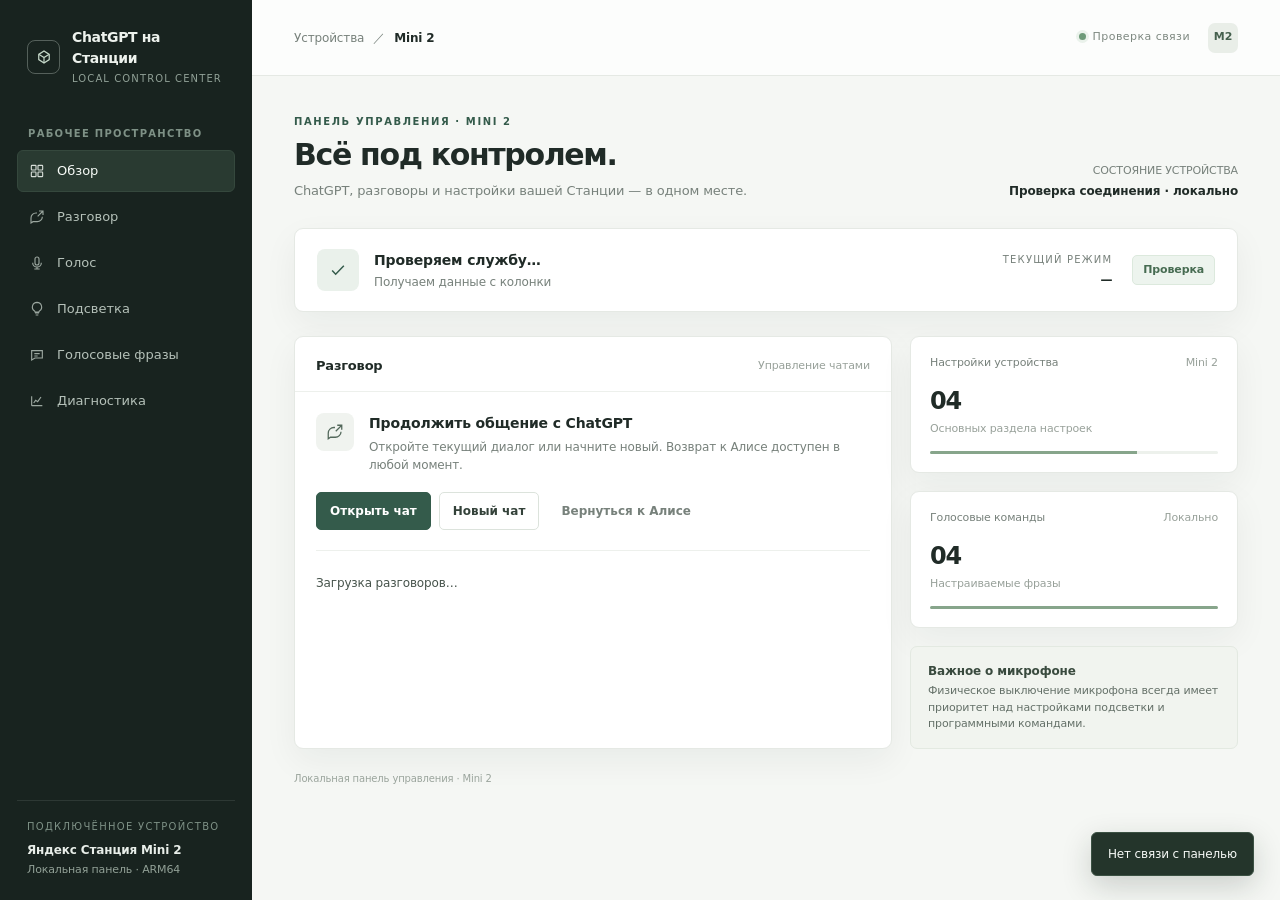
==== assets/native/panel.html @ b1118502 "Fix panel asset build source Co-Authored-By: Claude Opus 4.8 <noreply@anthropic.com>" ====
<!doctype html>
<html lang="ru">
<head>
<meta charset="utf-8" />
<meta name="viewport" content="width=device-width,initial-scale=1" />
<meta name="theme-color" content="#18231f" />
<title>ChatGPT на Станции · Mini 2</title>
<style>
  :root {
    --ink: #202b27;
    --muted: #77817b;
    --muted-2: #98a19a;
    --line: #e5e9e4;
    --paper: #f5f7f4;
    --surface: #ffffff;
    --forest: #345b4b;
    --forest-deep: #244436;
    --sage: #eaf1eb;
    --amber: #bd8b52;
    --red: #a75c52;
    --sidebar: #18231f;
    --sidebar-2: #26332d;
    --shadow: 0 12px 34px rgba(27, 43, 34, .055);
    --radius: 9px;
  }
  * { box-sizing: border-box; }
  html { scroll-behavior: smooth; }
  body {
    margin: 0; background: var(--paper); color: var(--ink);
    font-family: Inter, ui-sans-serif, system-ui, -apple-system, BlinkMacSystemFont, "Segoe UI", sans-serif;
    font-size: 14px; line-height: 1.5; letter-spacing: -.01em;
  }
  button, input, select { font: inherit; }
  button { cursor: pointer; }
  .app { min-height: 100vh; display: grid; grid-template-columns: 252px minmax(0, 1fr); }
  .sidebar {
    background: var(--sidebar); color: #edf2ed; min-height: 100vh; padding: 27px 17px 20px;
    display: flex; flex-direction: column; position: sticky; top: 0; height: 100vh;
  }
  .brand { display: flex; align-items: center; gap: 12px; padding: 0 10px 30px; }
  .brand-mark { width: 34px; height: 34px; border: 1px solid rgba(225,239,228,.3); display:grid; place-items:center; border-radius: 8px; color:#c6d9ca; }
  .brand-mark svg { width: 18px; height: 18px; }
  .brand-name { font-size: 14px; font-weight: 650; letter-spacing: -.025em; }
  .brand-caption { font-size: 10px; color: #91a197; margin-top: 2px; letter-spacing: .11em; text-transform: uppercase; }
  .nav-label { padding: 0 11px; margin: 10px 0 9px; color: #7e9186; font-size: 10px; font-weight: 700; letter-spacing: .13em; text-transform: uppercase; }
  .nav { display: grid; gap: 4px; }
  .nav button {
    width: 100%; height: 42px; display: flex; align-items: center; gap: 12px; text-align: left;
    color: #b5c1b9; border: 1px solid transparent; background: transparent; border-radius: 6px;
    padding: 0 11px; font-size: 13px; transition: .18s ease;
  }
  .nav button:hover { color: #fff; background: rgba(255,255,255,.055); }
  .nav button.active { color: #f7fbf7; background: #293a31; border-color: #35483d; }
  .nav svg { width: 16px; height: 16px; opacity: .84; flex: none; }
  .sidebar-bottom { margin-top: auto; padding: 18px 10px 2px; border-top: 1px solid rgba(225,239,228,.1); }
  .device-kicker { color: #7e9186; font-size: 10px; text-transform: uppercase; letter-spacing: .13em; margin-bottom: 7px; }
  .device-name { font-size: 12px; color: #e8eee9; font-weight: 600; }
  .device-meta { color: #92a197; font-size: 11px; margin-top: 3px; }
  .main { min-width: 0; }
  .topbar { height: 76px; display:flex; align-items:center; justify-content:space-between; padding: 0 42px; border-bottom:1px solid var(--line); background: rgba(255,255,255,.74); }
  .crumb { display:flex; align-items:center; gap:9px; font-size:12px; color:var(--muted); }
  .crumb strong { color:var(--ink); font-weight:600; }
  .top-right { display:flex; align-items:center; gap:18px; }
  .local-label { color:#7d8880; font-size:11px; letter-spacing:.04em; }
  .local-dot { display:inline-block; width:7px; height:7px; margin-right:7px; background:#6d9a78; border-radius:50%; box-shadow:0 0 0 3px #eaf2eb; }
  .avatar { width:30px; height:30px; display:grid; place-items:center; background:#e9eee8; color:#45604e; border-radius:7px; font-size:11px; font-weight:700; }
  .content { max-width: 1180px; margin:0 auto; padding: 38px 42px 60px; }
  .page-head { display:flex; justify-content:space-between; align-items:flex-end; gap:24px; margin-bottom:28px; }
  .eyebrow { color:var(--forest); font-size:10px; font-weight:750; letter-spacing:.16em; text-transform:uppercase; margin-bottom:9px; }
  h1 { font-size:30px; line-height:1.12; letter-spacing:-.045em; margin:0; font-weight:650; }
  .subtitle { color:var(--muted); margin:9px 0 0; font-size:13px; }
  .head-meta { text-align:right; color:var(--muted); font-size:11px; }
  .head-meta strong { display:block; color:var(--ink); font-size:12px; font-weight:600; margin-top:3px; }
  .status-card { display:flex; align-items:center; justify-content:space-between; gap:20px; padding:20px 22px; background:var(--surface); border:1px solid var(--line); border-radius:var(--radius); box-shadow:var(--shadow); margin-bottom:24px; }
  .status-left { display:flex; align-items:center; gap:15px; min-width:0; }
  .status-icon { width:42px; height:42px; display:grid; place-items:center; background:var(--sage); color:var(--forest); border-radius:8px; flex:none; }
  .status-icon svg { width:20px; height:20px; }
  .status-title { font-weight:650; font-size:14px; }
  .status-sub { color:var(--muted); font-size:12px; margin-top:2px; }
  .status-right { display:flex; align-items:center; gap:20px; }
  .status-value { text-align:right; }
  .status-value small { display:block; font-size:10px; color:var(--muted); text-transform:uppercase; letter-spacing:.12em; }
  .status-value strong { display:block; font-size:12px; font-weight:650; margin-top:4px; }
  .state-chip { padding:6px 10px; background:#edf4ee; color:#476c52; font-size:11px; font-weight:650; border:1px solid #dce9dd; border-radius:5px; white-space:nowrap; }
  .section-grid { display:grid; grid-template-columns:minmax(0, 1.55fr) minmax(270px, .85fr); gap:18px; }
  .panel { background:var(--surface); border:1px solid var(--line); border-radius:var(--radius); box-shadow:var(--shadow); }
  .panel-head { display:flex; align-items:center; justify-content:space-between; padding:19px 21px 15px; border-bottom:1px solid #edf0ec; }
  .panel-title { font-size:13px; font-weight:700; letter-spacing:-.015em; }
  .panel-note { color:var(--muted-2); font-size:11px; }
  .panel-body { padding:19px 21px 21px; }
  .conversation-preview { display:flex; gap:15px; align-items:flex-start; padding:2px 0 18px; }
  .chat-glyph { width:38px; height:38px; border-radius:8px; background:#f0f3ef; display:grid; place-items:center; color:#53685b; flex:none; }
  .chat-glyph svg { width:18px; height:18px; }
  .conversation-preview h3 { margin:0 0 4px; font-size:14px; font-weight:650; }
  .conversation-preview p { margin:0; font-size:12px; color:var(--muted); }
  .actions { display:flex; flex-wrap:wrap; gap:8px; }
  .btn { border:1px solid #dce3dc; background:#fff; color:#34423a; border-radius:5px; padding:9px 13px; font-size:12px; font-weight:620; transition: .18s ease; }
  .btn:hover { border-color:#a9b9aa; background:#f8faf7; }
  .btn.primary { background:var(--forest); color:#fff; border-color:var(--forest); }
  .btn.primary:hover { background:var(--forest-deep); border-color:var(--forest-deep); }
  .btn.ghost { border-color:transparent; background:transparent; color:var(--muted); }
  .btn.ghost:hover { background:#f1f4f0; color:var(--ink); }
  .btn.danger { color:var(--red); border-color:#eadbd8; }
  .btn:focus-visible, input:focus-visible, select:focus-visible { outline:2px solid #8aab91; outline-offset:2px; }
  .quick-list { display:grid; gap:0; }
  .quick-item { display:flex; justify-content:space-between; align-items:center; gap:12px; padding:11px 0; border-bottom:1px solid #eef1ed; }
  .quick-item:last-child { border-bottom:0; }
  .quick-name { font-size:12px; color:#46534b; }
  .quick-hint { font-size:10px; color:#9aa39c; }
  .arrow { color:#9ca79f; font-size:15px; }
  .side-stack { display:grid; gap:18px; }
  .mini-stat { padding:18px 19px; }
  .mini-stat-top { display:flex; justify-content:space-between; align-items:center; }
  .mini-stat-label { font-size:11px; color:var(--muted); }
  .mini-stat-num { font-size:24px; font-weight:650; letter-spacing:-.05em; margin-top:11px; }
  .mini-stat-foot { font-size:11px; color:var(--muted-2); margin-top:2px; }
  .mini-line { height:3px; background:#edf1ec; margin-top:14px; border-radius:2px; overflow:hidden; }
  .mini-line span { display:block; height:100%; width:72%; background:#87a58b; }
  .notice { padding:15px 17px; background:#f1f4ef; border:1px solid #e3e9e1; border-radius:7px; color:#647068; font-size:11px; }
  .notice strong { color:#394a3e; display:block; font-size:12px; margin-bottom:3px; }
  .page { display:none; }
  .page.active { display:block; animation:appear .2s ease; }
  @keyframes appear { from {opacity:.65; transform:translateY(3px)} to {opacity:1; transform:none} }
  .page-layout { display:grid; grid-template-columns:minmax(0, 1fr) 305px; gap:18px; align-items:start; }
  .form-row { display:grid; grid-template-columns:1fr 1fr; gap:14px; }
  .field { display:grid; gap:7px; margin-bottom:16px; }
  .field label { color:#657168; font-size:11px; font-weight:650; }
  .field input, .field select { width:100%; height:40px; border:1px solid #dfe5de; background:#fff; border-radius:5px; padding:0 11px; color:var(--ink); }
  .field input::placeholder { color:#a6afa8; }
  .field-help { color:#9aa39c; font-size:10px; margin-top:-2px; }
  .saved-list { display:grid; }
  .saved-row { display:flex; justify-content:space-between; align-items:center; padding:13px 0; border-bottom:1px solid #edf0ec; gap:12px; }
  .saved-row:last-child { border-bottom:0; }
  .saved-row strong { display:block; font-size:12px; font-weight:620; }
  .saved-row small { display:block; font-size:10px; color:var(--muted-2); margin-top:2px; }
  .option-grid { display:grid; grid-template-columns:repeat(2,minmax(0,1fr)); gap:9px; }
  .option { display:flex; justify-content:space-between; align-items:center; border:1px solid #e1e7e0; background:#fff; border-radius:6px; min-height:46px; padding:0 13px; color:#46534b; font-size:12px; text-align:left; }
  .option:hover { border-color:#b6c6b7; background:#fafcf9; }
  .option.selected { border-color:#6f9476; background:#f0f5f0; color:#345b3f; box-shadow:inset 0 0 0 1px #6f9476; }
  .check { width:15px; height:15px; border:1px solid #ccd6cc; border-radius:50%; display:grid; place-items:center; color:transparent; font-size:9px; flex:none; }
  .selected .check { color:white; background:#66896d; border-color:#66896d; }
  .palette-grid { display:grid; grid-template-columns:repeat(3,1fr); gap:9px; }
  .palette { border:1px solid #e1e7e0; border-radius:6px; padding:12px; background:white; text-align:left; }
  .palette.selected { border-color:#6f9476; box-shadow:inset 0 0 0 1px #6f9476; background:#f9fbf8; }
  .swatch { height:27px; border-radius:3px; margin-bottom:9px; }
  .palette span { font-size:11px; color:#536057; }
  .toggle-row { display:flex; align-items:center; justify-content:space-between; padding:12px 0; border-bottom:1px solid #edf0ec; font-size:12px; color:#4d5a51; }
  .switch { width:34px; height:19px; border-radius:10px; background:#dce3dc; position:relative; border:0; padding:0; }
  .switch:after { content:""; width:13px; height:13px; position:absolute; top:2px; left:2px; border-radius:50%; background:white; box-shadow:0 1px 2px #0002; transition:.16s; }
  .switch.on { background:#678b6e; }
  .switch.on:after { left:18px; }
  .diagnostic { display:grid; gap:0; }
  .diagnostic-row { display:grid; grid-template-columns:1fr auto; align-items:center; gap:16px; padding:14px 0; border-bottom:1px solid #edf0ec; }
  .diagnostic-row:last-child { border-bottom:0; }
  .diagnostic-row strong { display:block; font-size:12px; font-weight:620; }
  .diagnostic-row small { color:var(--muted-2); font-size:10px; display:block; margin-top:2px; }
  .diag-state { color:#5d8064; font-size:10px; font-weight:700; letter-spacing:.04em; }
  .toast { position:fixed; right:26px; bottom:24px; padding:12px 16px; color:#f7faf7; background:#24352b; border:1px solid #3b5143; border-radius:6px; box-shadow:0 10px 30px #15251b30; font-size:12px; opacity:0; transform:translateY(8px); pointer-events:none; transition:.22s ease; z-index:10; }
  .toast.show { opacity:1; transform:none; }
  .page-foot { margin-top:22px; color:#9aa49c; font-size:10px; }
  @media (max-width: 900px) {
    .app { grid-template-columns:76px minmax(0,1fr); }
    .sidebar { padding:22px 10px 18px; }
    .brand { justify-content:center; padding:0 0 28px; }
    .brand-copy, .nav-label, .nav-text, .device-kicker, .device-name, .device-meta { display:none; }
    .nav button { justify-content:center; padding:0; }
    .sidebar-bottom { display:flex; justify-content:center; padding:16px 0 0; }
    .sidebar-bottom:after { content:"M2"; color:#b8c9bd; font-size:10px; letter-spacing:.1em; }
    .topbar { padding:0 25px; }
    .content { padding:32px 25px 48px; }
  }
  @media (max-width: 680px) {
    body { padding-bottom: 64px; }
    .app { display:block; }
    .sidebar { position:fixed; z-index:5; bottom:0; top:auto; left:0; right:0; height:64px; min-height:0; padding:7px 12px; display:block; border-top:1px solid rgba(225,239,228,.15); }
    .brand { display:none; }
    .nav { display:flex; overflow:auto; gap:5px; }
    .nav button { width:auto; min-width:42px; height:48px; padding:0 11px; justify-content:center; }
    .nav button .nav-text { display:none; }
    .nav svg { width:17px; }
    .sidebar-bottom { display:none; }
    .topbar { height:55px; padding:0 17px; }
    .local-label { font-size:0; }
    .local-dot { margin:0; }
    .content { padding:27px 16px 38px; }
    .page-head { align-items:flex-start; margin-bottom:20px; }
    h1 { font-size:25px; }
    .head-meta { display:none; }
    .status-card { align-items:flex-start; padding:16px; }
    .status-right { display:block; text-align:right; }
    .status-value { margin-bottom:8px; }
    .state-chip { display:inline-block; }
    .section-grid, .page-layout { grid-template-columns:1fr; }
    .side-stack { grid-template-columns:1fr 1fr; }
    .side-stack .notice { grid-column:1/-1; }
    .form-row { grid-template-columns:1fr; gap:0; }
    .palette-grid { grid-template-columns:repeat(2,1fr); }
  }
  @media (max-width: 390px) { .nav button .nav-text { display:none; } .side-stack { grid-template-columns:1fr; } }
</style>
</head>
<body>
<div class="app">
  <aside class="sidebar">
    <div class="brand">
      <div class="brand-mark"><svg viewBox="0 0 24 24" fill="none" stroke="currentColor" stroke-width="1.6"><path d="M5 8.5 12 4l7 4.5v7L12 20l-7-4.5z"/><path d="m5.5 8.7 6.5 4 6.5-4M12 12.7V20"/></svg></div>
      <div class="brand-copy"><div class="brand-name">ChatGPT на Станции</div><div class="brand-caption">Local control center</div></div>
    </div>
    <div class="nav-label">Рабочее пространство</div>
    <nav class="nav" aria-label="Основная навигация">
      <button class="active" data-page="overview"><svg viewBox="0 0 24 24" fill="none" stroke="currentColor" stroke-width="1.7"><rect x="3.5" y="3.5" width="7" height="7" rx="1"/><rect x="13.5" y="3.5" width="7" height="7" rx="1"/><rect x="3.5" y="13.5" width="7" height="7" rx="1"/><rect x="13.5" y="13.5" width="7" height="7" rx="1"/></svg><span class="nav-text">Обзор</span></button>
      <button data-page="conversation"><svg viewBox="0 0 24 24" fill="none" stroke="currentColor" stroke-width="1.7"><path d="M20 11.5a7.5 7.5 0 0 1-7.5 7.5H6l-3 2v-7.5A7.5 7.5 0 0 1 10.5 6H12"/><path d="M15 3h6v6M21 3l-8 8"/></svg><span class="nav-text">Разговор</span></button>
      <button data-page="voice"><svg viewBox="0 0 24 24" fill="none" stroke="currentColor" stroke-width="1.7"><rect x="9" y="3" width="6" height="12" rx="3"/><path d="M5.5 11.5a6.5 6.5 0 0 0 13 0M12 18v3m-4 0h8"/></svg><span class="nav-text">Голос</span></button>
      <button data-page="lighting"><svg viewBox="0 0 24 24" fill="none" stroke="currentColor" stroke-width="1.7"><path d="M9 18h6m-5 3h4m-2-19a7 7 0 0 0-4 12.7c.6.4 1 1.1 1 1.8h6c0-.7.4-1.4 1-1.8A7 7 0 0 0 12 2z"/></svg><span class="nav-text">Подсветка</span></button>
      <button data-page="phrases"><svg viewBox="0 0 24 24" fill="none" stroke="currentColor" stroke-width="1.7"><path d="M4 5.5h16v11H9l-5 3z"/><path d="M8 10h8M8 13.5h5"/></svg><span class="nav-text">Голосовые фразы</span></button>
      <button data-page="diagnostics"><svg viewBox="0 0 24 24" fill="none" stroke="currentColor" stroke-width="1.7"><path d="M4 19V5m0 14h16"/><path d="m7 15 3-4 3 2 5-7"/></svg><span class="nav-text">Диагностика</span></button>
    </nav>
    <div class="sidebar-bottom"><div class="device-kicker">Подключённое устройство</div><div class="device-name">Яндекс Станция Mini 2</div><div class="device-meta">Локальная панель · ARM64</div></div>
  </aside>

  <main class="main">
    <header class="topbar">
      <div class="crumb"><span>Устройства</span><span>／</span><strong>Mini 2</strong></div>
      <div class="top-right"><div class="local-label"><i class="local-dot" id="connection-dot"></i><span id="connection-label">Проверка связи</span></div><div class="avatar">M2</div></div>
    </header>
    <div class="content">
      <section class="page active" id="page-overview">
        <div class="page-head"><div><div class="eyebrow">Панель управления · Mini 2</div><h1>Всё под контролем.</h1><p class="subtitle">ChatGPT, разговоры и настройки вашей Станции — в одном месте.</p></div><div class="head-meta">СОСТОЯНИЕ УСТРОЙСТВА<strong>Проверка соединения · локально</strong></div></div>
        <div class="status-card">
          <div class="status-left"><div class="status-icon"><svg viewBox="0 0 24 24" fill="none" stroke="currentColor" stroke-width="1.8"><path d="M5 12.5 9.2 17 19 7"/></svg></div><div><div class="status-title" id="status-title">Проверяем службу…</div><div class="status-sub" id="status-sub">Получаем данные с колонки</div></div></div><div class="status-right"><div class="status-value"><small>Текущий режим</small><strong id="status-phase">—</strong></div><span class="state-chip" id="status-chip">Проверка</span></div>
        </div>
        <div class="section-grid">
          <div class="panel">
            <div class="panel-head"><div class="panel-title">Разговор</div><div class="panel-note">Управление чатами</div></div>
            <div class="panel-body">
              <div class="conversation-preview"><div class="chat-glyph"><svg viewBox="0 0 24 24" fill="none" stroke="currentColor" stroke-width="1.7"><path d="M20 11.5a7.5 7.5 0 0 1-7.5 7.5H6l-3 2v-7.5A7.5 7.5 0 0 1 10.5 6H12"/><path d="M15 3h6v6M21 3l-8 8"/></svg></div><div><h3>Продолжить общение с ChatGPT</h3><p>Откройте текущий диалог или начните новый. Возврат к Алисе доступен в любой момент.</p></div></div>
              <div class="actions"><button class="btn primary" data-action="open-chat">Открыть чат</button><button class="btn" data-action="new-chat">Новый чат</button><button class="btn ghost" data-action="return-alice">Вернуться к Алисе</button></div>
              <div style="height:1px;background:#edf0ec;margin:20px 0 12px"></div>
              <div class="quick-list" id="overview-quick-list"><div class="quick-item"><span class="quick-name">Загрузка разговоров…</span></div></div>
            </div>
          </div>
          <div class="side-stack">
            <div class="panel mini-stat"><div class="mini-stat-top"><span class="mini-stat-label">Настройки устройства</span><span class="panel-note">Mini 2</span></div><div class="mini-stat-num">04</div><div class="mini-stat-foot">Основных раздела настроек</div><div class="mini-line"><span></span></div></div>
            <div class="panel mini-stat"><div class="mini-stat-top"><span class="mini-stat-label">Голосовые команды</span><span class="panel-note">Локально</span></div><div class="mini-stat-num">04</div><div class="mini-stat-foot">Настраиваемые фразы</div><div class="mini-line"><span style="width:100%"></span></div></div>
            <div class="notice"><strong>Важное о микрофоне</strong><span id="overview-note">Физическое выключение микрофона всегда имеет приоритет над настройками подсветки и программными командами.</span></div>
          </div>
        </div>
      </section>

      <section class="page" id="page-conversation">
        <div class="page-head"><div><div class="eyebrow">История и диалоги</div><h1>Разговоры</h1><p class="subtitle">Открывайте сохранённые диалоги, создавайте новые и задавайте им названия.</p></div></div>
        <div class="page-layout">
          <div class="panel"><div class="panel-head"><div class="panel-title">Работа с чатами</div><span class="panel-note">ChatGPT</span></div><div class="panel-body">
            <div class="actions" style="margin-bottom:20px"><button class="btn primary" data-action="open-chat">Открыть чат</button><button class="btn" data-action="new-chat">Новый чат</button><button class="btn ghost" data-action="return-alice">Вернуться к Алисе</button></div>
            <div class="field"><label for="saved-chat">Сохранённый разговор</label><select id="saved-chat"></select></div>
            <div class="actions" style="margin-bottom:23px"><button class="btn primary" data-action="open-selected">Открыть выбранный</button><button class="btn danger" data-action="delete-selected">Удалить</button></div>
            <div style="height:1px;background:#edf0ec;margin:0 0 19px"></div>
            <div class="field"><label for="chat-title">Название</label><input id="chat-title" placeholder="Введите название разговора" maxlength="70" /></div>
            <button class="btn" data-action="save-title">Сохранить название</button>
          </div></div>
          <aside class="panel"><div class="panel-head"><div class="panel-title">Сохранённые диалоги</div></div><div class="panel-body saved-list" id="chat-list"><div class="saved-row"><div><strong>Загрузка…</strong></div></div></div></aside>
        </div>
      </section>

      <section class="page" id="page-voice">
        <div class="page-head"><div><div class="eyebrow">Звучание устройства</div><h1>Голос</h1><p class="subtitle">Выберите голос, которым Станция будет отвечать в режиме ChatGPT.</p></div></div>
        <div class="page-layout"><div class="panel"><div class="panel-head"><div class="panel-title">Голосовой профиль</div><span class="panel-note">Выберите один вариант</span></div><div class="panel-body"><div class="option-grid" id="voice-options"><button class="option selected" data-value="cove">Cove <span class="check">✓</span></button><button class="option" data-value="fathom">Arbor <span class="check">✓</span></button><button class="option" data-value="breeze">Breeze <span class="check">✓</span></button><button class="option" data-value="ember">Ember <span class="check">✓</span></button><button class="option" data-value="juniper">Juniper <span class="check">✓</span></button><button class="option" data-value="maple">Maple <span class="check">✓</span></button><button class="option" data-value="glimmer">Sol <span class="check">✓</span></button><button class="option" data-value="orbit">Spruce <span class="check">✓</span></button><button class="option" data-value="vale">Vale <span class="check">✓</span></button></div><div style="margin-top:22px"><button class="btn primary" data-action="save-voice">Сохранить голос</button></div></div></div><aside class="notice"><strong>Настройка голоса</strong>Выбранный вариант будет использоваться для ответов ChatGPT после применения настроек. Системный голос Алисы настраивается отдельно.</aside></div>
      </section>

      <section class="page" id="page-lighting">
        <div class="page-head"><div><div class="eyebrow">Визуальная обратная связь</div><h1>Подсветка</h1><p class="subtitle">Настройте световую индикацию Станции под свой сценарий использования.</p></div></div>
        <div class="page-layout"><div class="panel"><div class="panel-head"><div class="panel-title">Световой режим</div><span class="panel-note">Один активный режим</span></div><div class="panel-body"><div class="palette-grid" id="light-options"><button class="palette selected" data-value="rainbow"><div class="swatch" style="background:linear-gradient(90deg,#e66f6f,#d99a5d,#d5c76e,#71a77d,#6f9bc4,#9c82b8)"></div><span>Радуга</span></button><button class="palette" data-value="blue"><div class="swatch" style="background:#4b83bd"></div><span>Синий</span></button><button class="palette" data-value="purple"><div class="swatch" style="background:#8267b7"></div><span>Фиолетовый</span></button><button class="palette" data-value="red"><div class="swatch" style="background:#c9635e"></div><span>Красный</span></button><button class="palette" data-value="green"><div class="swatch" style="background:#65966b"></div><span>Зелёный</span></button><button class="palette" data-value="white"><div class="swatch" style="background:#e7ece4"></div><span>Белый</span></button><button class="palette" data-value="pulse-blue"><div class="swatch" style="background:linear-gradient(90deg,#d8e7f4,#4c85bd,#d8e7f4)"></div><span>Пульсация: синий</span></button><button class="palette" data-value="pulse-purple"><div class="swatch" style="background:linear-gradient(90deg,#eee4f7,#8267b7,#eee4f7)"></div><span>Пульсация: фиолетовый</span></button><button class="palette" data-value="pulse-red"><div class="swatch" style="background:linear-gradient(90deg,#f6e2df,#c9635e,#f6e2df)"></div><span>Пульсация: красный</span></button><button class="palette" data-value="pulse-green"><div class="swatch" style="background:linear-gradient(90deg,#e0f0e2,#65966b,#e0f0e2)"></div><span>Пульсация: зелёный</span></button><button class="palette" data-value="pulse-white"><div class="swatch" style="background:linear-gradient(90deg,#c9d0c9,#ffffff,#c9d0c9)"></div><span>Пульсация: белый</span></button><button class="palette" data-value="off"><div class="swatch" style="background:#303936"></div><span>Выключить</span></button></div><div style="margin-top:22px"><button class="btn primary" data-action="apply-light">Применить</button></div></div></div><aside class="notice"><strong>Приоритет безопасности</strong>Физическое выключение микрофона всегда важнее подсветки. Световые эффекты не меняют состояние микрофона и не могут включить его.</aside></div>
      </section>

      <section class="page" id="page-phrases">
        <div class="page-head"><div><div class="eyebrow">Быстрые действия</div><h1>Голосовые фразы</h1><p class="subtitle">Настройте команды для управления диалогом голосом.</p></div><span class="state-chip">Применяются сразу</span></div>
        <div class="page-layout"><div class="panel"><div class="panel-head"><div class="panel-title">Команды управления</div><span class="panel-note">4 фразы</span></div><div class="panel-body"><div class="field"><label for="phrase-open">Открыть чат</label><input id="phrase-open" value="Открыть чат" /></div><div class="field"><label for="phrase-close">Закрыть чат</label><input id="phrase-close" value="Закрыть чат" /></div><div class="field"><label for="phrase-new">Новый чат</label><input id="phrase-new" value="Новый чат" /></div><div class="field"><label for="phrase-prev">Предыдущий чат</label><input id="phrase-prev" value="Предыдущий чат" /></div><button class="btn primary" data-action="save-phrases">Сохранить фразы</button></div></div><aside class="notice"><strong>Применяются сразу</strong>Изменения фраз сохраняются в локальном профиле интерфейса. Для работы на Станции требуется подключённый обработчик команд.</aside></div>
      </section>

      <section class="page" id="page-diagnostics">
        <div class="page-head"><div><div class="eyebrow">Состояние системы</div><h1>Диагностика</h1><p class="subtitle">Основные компоненты локальной панели и подключения.</p></div><button class="btn" data-action="run-diagnostics">Запустить проверку</button></div>
        <div class="panel"><div class="panel-head"><div class="panel-title">Состояние компонентов</div><span class="panel-note">Обновляется автоматически</span></div><div class="panel-body diagnostic"><div class="diagnostic-row"><div><strong>Локальная панель</strong><small>Интерфейс управления</small></div><span class="diag-state">АКТИВНА</span></div><div class="diagnostic-row"><div><strong>Устройство</strong><small>Яндекс Станция Mini 2</small></div><span class="diag-state" id="diag-service">ПРОВЕРКА</span></div><div class="diagnostic-row"><div><strong>Сессия ChatGPT</strong><small>Сохранённый профиль</small></div><span class="diag-state" id="diag-login">ПРОВЕРКА</span></div><div class="diagnostic-row"><div><strong>Память клиента</strong><small>Текущее использование</small></div><span class="diag-state" id="diag-memory">—</span></div></div></div><p class="page-foot" id="diag-error"></p>
      </section>
      <section class="page" id="page-pair"><div class="page-head"><div><div class="eyebrow">Первое подключение</div><h1>Введите код сопряжения</h1><p class="subtitle">Код показан в мастере установки. Если он потерян, создайте новый код в мастере — переустанавливать колонку не нужно.</p></div></div><div class="panel"><div class="panel-body"><div class="field"><label for="pair-code">Код из 8 цифр</label><input id="pair-code" inputmode="numeric" maxlength="8" autocomplete="one-time-code"></div><button class="btn primary" id="pair-button">Подключиться</button><p class="page-foot" id="pair-error"></p></div></div></section>
      <div class="page-foot">Локальная панель управления · Mini 2</div>
    </div>
  </main>
</div>
<div class="toast" id="toast" role="status" aria-live="polite"></div>
<script>
const $=id=>document.getElementById(id),navButtons=[...document.querySelectorAll('.nav button')],pages=[...document.querySelectorAll('.page')];let state,timer;
const phase={idle:'Обычная Алиса',connecting:'Подключаем ChatGPT…',active:'Разговор с ChatGPT',stopping:'Возвращаем Алису…',stopped:'Служба остановлена'};
function showPage(id){navButtons.forEach(b=>b.classList.toggle('active',b.dataset.page===id));pages.forEach(p=>p.classList.toggle('active',p.id===`page-${id}`));window.scrollTo({top:0,behavior:'smooth'})}navButtons.forEach(b=>b.onclick=()=>showPage(b.dataset.page));
function toast(message){const el=$('toast');el.textContent=message;el.classList.add('show');clearTimeout(timer);timer=setTimeout(()=>el.classList.remove('show'),2500)}
async function api(path,body){const r=await fetch(path,body?{method:'POST',headers:{'Content-Type':'application/json'},body:JSON.stringify(body)}:{});let data={};try{data=await r.json()}catch{}if(!r.ok)throw Object.assign(Error(data.error||'Ошибка'),{status:r.status});return data}
async function command(action,extra={}){try{toast('Применяем…');const result=await api('/api/command',{action,...extra});if(!result.ok)throw Error();await update();toast('Настройка применена')}catch(e){toast('Не удалось применить настройку')}}
function renderChats(s){const chats=s.settings.chats||[],selected=s.settings.selected;const select=$('saved-chat');select.replaceChildren(...chats.map(c=>{const o=document.createElement('option');o.value=c.id;o.textContent=c.title+(c.confirmed?'':' · новый');return o}));select.value=chats.some(c=>c.id===selected)?selected:chats[0]?.id||'';const list=$('chat-list');list.replaceChildren(...chats.map(c=>{const row=document.createElement('div');row.className='saved-row';row.innerHTML='<div><strong></strong><small></small></div><span class="arrow">↗</span>';row.querySelector('strong').textContent=c.title;row.querySelector('small').textContent=c.confirmed?'Сохранённый разговор':'Новый разговор';return row}));const quick=$('overview-quick-list');quick.replaceChildren(...chats.slice(0,3).map(c=>{const row=document.createElement('div');row.className='quick-item';row.innerHTML='<span class="quick-name"></span><span class="quick-hint"></span>';row.querySelector('.quick-name').textContent=c.title;row.querySelector('.quick-hint').textContent=c.confirmed?'Сохранён':'Новый';return row}));const current=chats.find(c=>c.id===select.value);if(document.activeElement!==$('chat-title'))$('chat-title').value=current?.title||''}
function render(s){state=s;const online=!!s.agent_connected;$('connection-dot').classList.toggle('off',!online);$('connection-label').textContent=online?'Локальное соединение':'Служба недоступна';$('status-title').textContent=online?'Служба готова к работе':'Служба не готова';$('status-sub').textContent=online?(s.login_saved?'Вход ChatGPT сохранён · подключение активно':'Нужно войти в ChatGPT через мастер'):'Нет ответа от службы';$('status-phase').textContent=phase[s.phase]||s.phase||'—';$('status-chip').textContent=online?'Готова':'Проверка';$('status-chip').classList.toggle('warn',!online);$('overview-note').textContent=s.error?'Ошибка: '+s.error:(online?'Состояние обновляется автоматически.':'Нет ответа от службы.');renderChats(s);document.querySelectorAll('#voice-options .option').forEach(b=>b.classList.toggle('selected',b.dataset.value===s.settings.voice));document.querySelectorAll('#light-options .palette').forEach(b=>b.classList.toggle('selected',b.dataset.value===s.led_style));for(const [key,id] of Object.entries({open:'phrase-open',close:'phrase-close',new:'phrase-new',previous:'phrase-prev'})){const field=$(id);if(document.activeElement!==field)field.value=s.phrases?.[key]||''}$('diag-error').textContent=s.error?'Ошибка: '+s.error:'';$('diag-service').textContent=online?'ПОДКЛЮЧЕНО':'НЕДОСТУПНО';$('diag-login').textContent=s.login_saved?'СОХРАНЕНА':'ТРЕБУЕТСЯ ВХОД';$('diag-memory').textContent=s.rss_kib?`${(s.rss_kib/1024).toFixed(1)} МБ`:'—'}
async function update(){try{render(await api('/api/status'));$('page-pair').classList.remove('active')}catch(e){if(e.status===401){pages.forEach(p=>p.classList.remove('active'));$('page-pair').classList.add('active')}else toast('Нет связи с панелью')}}
const actionMap={'open-chat':'open','new-chat':'new','return-alice':'close','open-selected':'select','delete-selected':'delete','save-title':'rename','save-voice':'voice','apply-light':'led','save-phrases':'phrases','run-diagnostics':'status'};let selectedVoice='cove',selectedLed='rainbow';document.querySelectorAll('#voice-options .option').forEach(b=>b.onclick=()=>{selectedVoice=b.dataset.value;document.querySelectorAll('#voice-options .option').forEach(x=>x.classList.toggle('selected',x===b))});document.querySelectorAll('#light-options .palette').forEach(b=>b.onclick=()=>{selectedLed=b.dataset.value;document.querySelectorAll('#light-options .palette').forEach(x=>x.classList.toggle('selected',x===b))});document.querySelectorAll('[data-action]').forEach(b=>b.onclick=()=>{const a=b.dataset.action;if(a==='open-selected')return command('select',{chat_id:$('saved-chat').value});if(a==='delete-selected'){if(confirm('Удалить выбранный чат?'))return command('delete',{chat_id:$('saved-chat').value});return}if(a==='save-title')return command('rename',{chat_id:$('saved-chat').value,title:$('chat-title').value.trim()});if(a==='save-voice')return command('voice',{voice:selectedVoice});if(a==='apply-light')return command('led',{style:selectedLed});if(a==='save-phrases')return command('phrases',{phrases:{open:$('phrase-open').value.trim(),close:$('phrase-close').value.trim(),new:$('phrase-new').value.trim(),previous:$('phrase-prev').value.trim()}});if(a==='run-diagnostics')return update();command(actionMap[a])});$('pair-button').onclick=async()=>{try{await api('/pair',{code:$('pair-code').value});await update();toast('Панель подключена')}catch(e){$('pair-error').textContent='Код не подошёл. Проверьте его в мастере установки.'}};update();setInterval(update,3000);
</script>
</body>
</html>
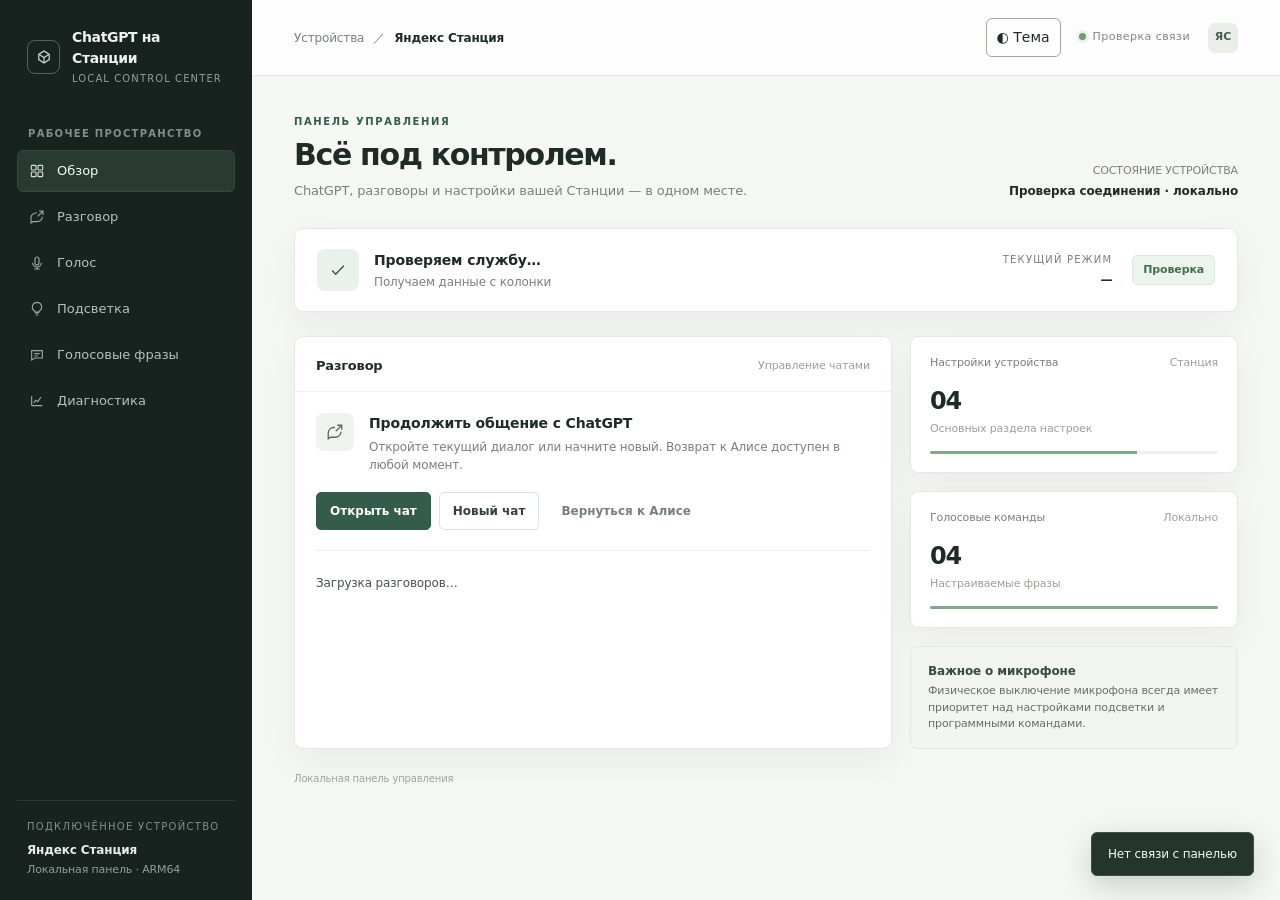
==== commit 7027ba78: "Improve station dashboard and preserve voice settings" ====
--- a/assets/native/panel.html
+++ b/assets/native/panel.html
@@ -4,7 +4,7 @@
 <meta charset="utf-8" />
 <meta name="viewport" content="width=device-width,initial-scale=1" />
 <meta name="theme-color" content="#18231f" />
-<title>ChatGPT на Станции · Mini 2</title>
+<title>ChatGPT на Яндекс Станции</title>
 <style>
   :root {
     --ink: #202b27;
@@ -165,7 +165,7 @@
     .brand-copy, .nav-label, .nav-text, .device-kicker, .device-name, .device-meta { display:none; }
     .nav button { justify-content:center; padding:0; }
     .sidebar-bottom { display:flex; justify-content:center; padding:16px 0 0; }
-    .sidebar-bottom:after { content:"M2"; color:#b8c9bd; font-size:10px; letter-spacing:.1em; }
+    .sidebar-bottom:after { content:"ЯС"; color:#b8c9bd; font-size:10px; letter-spacing:.1em; }
     .topbar { padding:0 25px; }
     .content { padding:32px 25px 48px; }
   }
@@ -175,7 +175,7 @@
     .sidebar { position:fixed; z-index:5; bottom:0; top:auto; left:0; right:0; height:64px; min-height:0; padding:7px 12px; display:block; border-top:1px solid rgba(225,239,228,.15); }
     .brand { display:none; }
     .nav { display:flex; overflow:auto; gap:5px; }
-    .nav button { width:auto; min-width:42px; height:48px; padding:0 11px; justify-content:center; }
+    .nav button { flex:0 0 auto; width:auto; min-width:52px; height:48px; padding:0 15px; justify-content:center; }
     .nav button .nav-text { display:none; }
     .nav svg { width:17px; }
     .sidebar-bottom { display:none; }
@@ -196,7 +196,20 @@
     .form-row { grid-template-columns:1fr; gap:0; }
     .palette-grid { grid-template-columns:repeat(2,1fr); }
   }
+  @media (display-mode: standalone) { .sidebar { padding-bottom: max(7px, env(safe-area-inset-bottom)); } body { padding-bottom: max(64px, calc(64px + env(safe-area-inset-bottom))); } }
   @media (max-width: 390px) { .nav button .nav-text { display:none; } .side-stack { grid-template-columns:1fr; } }
+
+  [data-theme="dark"] { color-scheme: dark; --ink:#e5ece6; --muted:#aab8ad; --muted-2:#93a399; --line:#35463b; --paper:#151e19; --surface:#202d25; --forest:#82b895; --forest-deep:#669c78; --sage:#2b4232; --shadow:none; }
+  [data-theme="dark"] body { background:var(--paper); color:var(--ink); }
+  [data-theme="dark"] .topbar, [data-theme="dark"] .panel, [data-theme="dark"] .status-card { background:var(--surface); border-color:var(--line); }
+  [data-theme="dark"] .btn, [data-theme="dark"] input, [data-theme="dark"] select, [data-theme="dark"] textarea, [data-theme="dark"] .option, [data-theme="dark"] .palette { background:#27372d; color:#edf3ed; border-color:#526759; }
+  [data-theme="dark"] .btn.primary { background:#426c51; color:white; }
+  [data-theme="dark"] .option.selected, [data-theme="dark"] .palette.selected, [data-theme="dark"] .notice, [data-theme="dark"] .pairing-card, [data-theme="dark"] .state-chip { background:#2d4233; color:#dceade; border-color:#526d59; }
+  [data-theme="dark"] .panel-title, [data-theme="dark"] .status-title, [data-theme="dark"] .notice strong, [data-theme="dark"] .field label, [data-theme="dark"] .quick-name { color:#e0ebe1; }
+  [data-theme="dark"] .panel-head, [data-theme="dark"] .diagnostic-row, [data-theme="dark"] .quick-item, [data-theme="dark"] .saved-row { border-color:#3b4a3f; }
+  [data-theme="dark"] .subtitle, [data-theme="dark"] .status-sub, [data-theme="dark"] .panel-note, [data-theme="dark"] .page-foot, [data-theme="dark"] .field-help, [data-theme="dark"] .step-desc, [data-theme="dark"] .palette span, [data-theme="dark"] small { color:#b9c8bc; }
+  [data-theme="dark"] .phone-url-box, [data-theme="dark"] .auth-pane, [data-theme="dark"] .fingerprint-box { background:#27372d; border-color:#526759; color:#e0ebe1; }
+  .theme-switch { border:1px solid #9bab9e; background:transparent; color:inherit; border-radius:6px; padding:8px 10px; font:inherit; cursor:pointer; }
 </style>
 </head>
 <body>
@@ -215,17 +228,17 @@
       <button data-page="phrases"><svg viewBox="0 0 24 24" fill="none" stroke="currentColor" stroke-width="1.7"><path d="M4 5.5h16v11H9l-5 3z"/><path d="M8 10h8M8 13.5h5"/></svg><span class="nav-text">Голосовые фразы</span></button>
       <button data-page="diagnostics"><svg viewBox="0 0 24 24" fill="none" stroke="currentColor" stroke-width="1.7"><path d="M4 19V5m0 14h16"/><path d="m7 15 3-4 3 2 5-7"/></svg><span class="nav-text">Диагностика</span></button>
     </nav>
-    <div class="sidebar-bottom"><div class="device-kicker">Подключённое устройство</div><div class="device-name">Яндекс Станция Mini 2</div><div class="device-meta">Локальная панель · ARM64</div></div>
+    <div class="sidebar-bottom"><div class="device-kicker">Подключённое устройство</div><div class="device-name">Яндекс Станция</div><div class="device-meta">Локальная панель · ARM64</div></div>
   </aside>
 
   <main class="main">
     <header class="topbar">
-      <div class="crumb"><span>Устройства</span><span>／</span><strong>Mini 2</strong></div>
-      <div class="top-right"><div class="local-label"><i class="local-dot" id="connection-dot"></i><span id="connection-label">Проверка связи</span></div><div class="avatar">M2</div></div>
+      <div class="crumb"><span>Устройства</span><span>／</span><strong>Яндекс Станция</strong></div>
+      <div class="top-right"><button type="button" class="theme-switch" id="theme-switch" aria-label="Переключить тему">◐ Тема</button><div class="local-label"><i class="local-dot" id="connection-dot"></i><span id="connection-label">Проверка связи</span></div><div class="avatar">ЯС</div></div>
     </header>
     <div class="content">
       <section class="page active" id="page-overview">
-        <div class="page-head"><div><div class="eyebrow">Панель управления · Mini 2</div><h1>Всё под контролем.</h1><p class="subtitle">ChatGPT, разговоры и настройки вашей Станции — в одном месте.</p></div><div class="head-meta">СОСТОЯНИЕ УСТРОЙСТВА<strong>Проверка соединения · локально</strong></div></div>
+        <div class="page-head"><div><div class="eyebrow">Панель управления</div><h1>Всё под контролем.</h1><p class="subtitle">ChatGPT, разговоры и настройки вашей Станции — в одном месте.</p></div><div class="head-meta">СОСТОЯНИЕ УСТРОЙСТВА<strong>Проверка соединения · локально</strong></div></div>
         <div class="status-card">
           <div class="status-left"><div class="status-icon"><svg viewBox="0 0 24 24" fill="none" stroke="currentColor" stroke-width="1.8"><path d="M5 12.5 9.2 17 19 7"/></svg></div><div><div class="status-title" id="status-title">Проверяем службу…</div><div class="status-sub" id="status-sub">Получаем данные с колонки</div></div></div><div class="status-right"><div class="status-value"><small>Текущий режим</small><strong id="status-phase">—</strong></div><span class="state-chip" id="status-chip">Проверка</span></div>
         </div>
@@ -240,7 +253,7 @@
             </div>
           </div>
           <div class="side-stack">
-            <div class="panel mini-stat"><div class="mini-stat-top"><span class="mini-stat-label">Настройки устройства</span><span class="panel-note">Mini 2</span></div><div class="mini-stat-num">04</div><div class="mini-stat-foot">Основных раздела настроек</div><div class="mini-line"><span></span></div></div>
+            <div class="panel mini-stat"><div class="mini-stat-top"><span class="mini-stat-label">Настройки устройства</span><span class="panel-note">Станция</span></div><div class="mini-stat-num">04</div><div class="mini-stat-foot">Основных раздела настроек</div><div class="mini-line"><span></span></div></div>
             <div class="panel mini-stat"><div class="mini-stat-top"><span class="mini-stat-label">Голосовые команды</span><span class="panel-note">Локально</span></div><div class="mini-stat-num">04</div><div class="mini-stat-foot">Настраиваемые фразы</div><div class="mini-line"><span style="width:100%"></span></div></div>
             <div class="notice"><strong>Важное о микрофоне</strong><span id="overview-note">Физическое выключение микрофона всегда имеет приоритет над настройками подсветки и программными командами.</span></div>
           </div>
@@ -274,30 +287,31 @@
 
       <section class="page" id="page-phrases">
         <div class="page-head"><div><div class="eyebrow">Быстрые действия</div><h1>Голосовые фразы</h1><p class="subtitle">Настройте команды для управления диалогом голосом.</p></div><span class="state-chip">Применяются сразу</span></div>
-        <div class="page-layout"><div class="panel"><div class="panel-head"><div class="panel-title">Команды управления</div><span class="panel-note">4 фразы</span></div><div class="panel-body"><div class="field"><label for="phrase-open">Открыть чат</label><input id="phrase-open" value="Открыть чат" /></div><div class="field"><label for="phrase-close">Закрыть чат</label><input id="phrase-close" value="Закрыть чат" /></div><div class="field"><label for="phrase-new">Новый чат</label><input id="phrase-new" value="Новый чат" /></div><div class="field"><label for="phrase-prev">Предыдущий чат</label><input id="phrase-prev" value="Предыдущий чат" /></div><button class="btn primary" data-action="save-phrases">Сохранить фразы</button></div></div><aside class="notice"><strong>Применяются сразу</strong>Изменения фраз сохраняются в локальном профиле интерфейса. Для работы на Станции требуется подключённый обработчик команд.</aside></div>
+        <div class="page-layout"><div class="panel"><div class="panel-head"><div class="panel-title">Команды управления</div><span class="panel-note">4 фразы</span></div><div class="panel-body"><div class="field"><label for="phrase-open">Открыть чат</label><input id="phrase-open" value="Открыть чат" /></div><div class="field"><label for="phrase-close">Закрыть чат</label><input id="phrase-close" value="Закрыть чат" /></div><div class="field"><label for="phrase-new">Новый чат</label><input id="phrase-new" value="Новый чат" /></div><div class="field"><label for="phrase-prev">Предыдущий чат</label><input id="phrase-prev" value="Предыдущий чат" /></div><button class="btn primary" data-action="save-phrases">Сохранить фразы</button></div></div><aside class="notice"><strong>Применяются сразу</strong>Фразы сохраняются на Станции и применяются без перезапуска. Произносите их после обращения «Алиса».</aside></div>
       </section>
 
       <section class="page" id="page-diagnostics">
         <div class="page-head"><div><div class="eyebrow">Состояние системы</div><h1>Диагностика</h1><p class="subtitle">Основные компоненты локальной панели и подключения.</p></div><button class="btn" data-action="run-diagnostics">Запустить проверку</button></div>
-        <div class="panel"><div class="panel-head"><div class="panel-title">Состояние компонентов</div><span class="panel-note">Обновляется автоматически</span></div><div class="panel-body diagnostic"><div class="diagnostic-row"><div><strong>Локальная панель</strong><small>Интерфейс управления</small></div><span class="diag-state">АКТИВНА</span></div><div class="diagnostic-row"><div><strong>Устройство</strong><small>Яндекс Станция Mini 2</small></div><span class="diag-state" id="diag-service">ПРОВЕРКА</span></div><div class="diagnostic-row"><div><strong>Сессия ChatGPT</strong><small>Сохранённый профиль</small></div><span class="diag-state" id="diag-login">ПРОВЕРКА</span></div><div class="diagnostic-row"><div><strong>Память клиента</strong><small>Текущее использование</small></div><span class="diag-state" id="diag-memory">—</span></div></div></div><p class="page-foot" id="diag-error"></p>
+        <div class="panel"><div class="panel-head"><div class="panel-title">Подключение устройств</div></div><div class="panel-body"><p>Чтобы подключить другое устройство в этой сети, откройте адрес ниже и введите код.</p><p><strong>Адрес: </strong><a id="pairing-url" href="/"></a></p><p><strong>Код: </strong><span id="account-pairing-code">Нажмите «Показать»</span></p><button class="btn" type="button" id="show-pairing-code">Показать код</button></div></div><div class="panel"><div class="panel-head"><div class="panel-title">Состояние компонентов</div><span class="panel-note">Обновляется автоматически</span></div><div class="panel-body diagnostic"><div class="diagnostic-row"><div><strong>Локальная панель</strong><small>Интерфейс управления</small></div><span class="diag-state">АКТИВНА</span></div><div class="diagnostic-row"><div><strong>Устройство</strong><small>Яндекс Станция</small></div><span class="diag-state" id="diag-service">ПРОВЕРКА</span></div><div class="diagnostic-row"><div><strong>Сессия ChatGPT</strong><small>Сохранённый профиль</small></div><span class="diag-state" id="diag-login">ПРОВЕРКА</span></div><div class="diagnostic-row"><div><strong>Память клиента</strong><small>Текущее использование</small></div><span class="diag-state" id="diag-memory">—</span></div></div></div><p class="page-foot" id="diag-error"></p>
       </section>
       <section class="page" id="page-pair"><div class="page-head"><div><div class="eyebrow">Первое подключение</div><h1>Введите код сопряжения</h1><p class="subtitle">Код показан в мастере установки. Если он потерян, создайте новый код в мастере — переустанавливать колонку не нужно.</p></div></div><div class="panel"><div class="panel-body"><div class="field"><label for="pair-code">Код из 8 цифр</label><input id="pair-code" inputmode="numeric" maxlength="8" autocomplete="one-time-code"></div><button class="btn primary" id="pair-button">Подключиться</button><p class="page-foot" id="pair-error"></p></div></div></section>
-      <div class="page-foot">Локальная панель управления · Mini 2</div>
+      <div class="page-foot">Локальная панель управления</div>
     </div>
   </main>
 </div>
 <div class="toast" id="toast" role="status" aria-live="polite"></div>
 <script>
-const $=id=>document.getElementById(id),navButtons=[...document.querySelectorAll('.nav button')],pages=[...document.querySelectorAll('.page')];let state,timer;
+const themeButton=document.getElementById('theme-switch');try{document.documentElement.dataset.theme=localStorage.getItem('alisa-theme')||'light'}catch{}themeButton.onclick=()=>{const next=document.documentElement.dataset.theme==='dark'?'light':'dark';document.documentElement.dataset.theme=next;try{localStorage.setItem('alisa-theme',next)}catch{}};
+const $=id=>document.getElementById(id),navButtons=[...document.querySelectorAll('.nav button')],pages=[...document.querySelectorAll('.page')];let state,timer,phrasesDirty=false,voiceDirty=false,ledDirty=false;
 const phase={idle:'Обычная Алиса',connecting:'Подключаем ChatGPT…',active:'Разговор с ChatGPT',stopping:'Возвращаем Алису…',stopped:'Служба остановлена'};
 function showPage(id){navButtons.forEach(b=>b.classList.toggle('active',b.dataset.page===id));pages.forEach(p=>p.classList.toggle('active',p.id===`page-${id}`));window.scrollTo({top:0,behavior:'smooth'})}navButtons.forEach(b=>b.onclick=()=>showPage(b.dataset.page));
 function toast(message){const el=$('toast');el.textContent=message;el.classList.add('show');clearTimeout(timer);timer=setTimeout(()=>el.classList.remove('show'),2500)}
 async function api(path,body){const r=await fetch(path,body?{method:'POST',headers:{'Content-Type':'application/json'},body:JSON.stringify(body)}:{});let data={};try{data=await r.json()}catch{}if(!r.ok)throw Object.assign(Error(data.error||'Ошибка'),{status:r.status});return data}
-async function command(action,extra={}){try{toast('Применяем…');const result=await api('/api/command',{action,...extra});if(!result.ok)throw Error();await update();toast('Настройка применена')}catch(e){toast('Не удалось применить настройку')}}
-function renderChats(s){const chats=s.settings.chats||[],selected=s.settings.selected;const select=$('saved-chat');select.replaceChildren(...chats.map(c=>{const o=document.createElement('option');o.value=c.id;o.textContent=c.title+(c.confirmed?'':' · новый');return o}));select.value=chats.some(c=>c.id===selected)?selected:chats[0]?.id||'';const list=$('chat-list');list.replaceChildren(...chats.map(c=>{const row=document.createElement('div');row.className='saved-row';row.innerHTML='<div><strong></strong><small></small></div><span class="arrow">↗</span>';row.querySelector('strong').textContent=c.title;row.querySelector('small').textContent=c.confirmed?'Сохранённый разговор':'Новый разговор';return row}));const quick=$('overview-quick-list');quick.replaceChildren(...chats.slice(0,3).map(c=>{const row=document.createElement('div');row.className='quick-item';row.innerHTML='<span class="quick-name"></span><span class="quick-hint"></span>';row.querySelector('.quick-name').textContent=c.title;row.querySelector('.quick-hint').textContent=c.confirmed?'Сохранён':'Новый';return row}));const current=chats.find(c=>c.id===select.value);if(document.activeElement!==$('chat-title'))$('chat-title').value=current?.title||''}
-function render(s){state=s;const online=!!s.agent_connected;$('connection-dot').classList.toggle('off',!online);$('connection-label').textContent=online?'Локальное соединение':'Служба недоступна';$('status-title').textContent=online?'Служба готова к работе':'Служба не готова';$('status-sub').textContent=online?(s.login_saved?'Вход ChatGPT сохранён · подключение активно':'Нужно войти в ChatGPT через мастер'):'Нет ответа от службы';$('status-phase').textContent=phase[s.phase]||s.phase||'—';$('status-chip').textContent=online?'Готова':'Проверка';$('status-chip').classList.toggle('warn',!online);$('overview-note').textContent=s.error?'Ошибка: '+s.error:(online?'Состояние обновляется автоматически.':'Нет ответа от службы.');renderChats(s);document.querySelectorAll('#voice-options .option').forEach(b=>b.classList.toggle('selected',b.dataset.value===s.settings.voice));document.querySelectorAll('#light-options .palette').forEach(b=>b.classList.toggle('selected',b.dataset.value===s.led_style));for(const [key,id] of Object.entries({open:'phrase-open',close:'phrase-close',new:'phrase-new',previous:'phrase-prev'})){const field=$(id);if(document.activeElement!==field)field.value=s.phrases?.[key]||''}$('diag-error').textContent=s.error?'Ошибка: '+s.error:'';$('diag-service').textContent=online?'ПОДКЛЮЧЕНО':'НЕДОСТУПНО';$('diag-login').textContent=s.login_saved?'СОХРАНЕНА':'ТРЕБУЕТСЯ ВХОД';$('diag-memory').textContent=s.rss_kib?`${(s.rss_kib/1024).toFixed(1)} МБ`:'—'}
+async function command(action,extra={}){try{toast('Применяем…');const result=await api('/api/command',{action,...extra});if(!result.ok)throw Error();if(action==='phrases')phrasesDirty=false;if(action==='voice')voiceDirty=false;if(action==='led')ledDirty=false;await update();toast('Настройка применена')}catch(e){toast('Не удалось применить настройку. Проверьте значения и связь.')}}
+function renderChats(s){const chats=s.settings.chats||[],selected=s.settings.selected;const select=$('saved-chat');select.replaceChildren(...chats.map(c=>{const o=document.createElement('option');o.value=c.id;o.textContent=c.title+(c.confirmed?'':' · новый');return o}));select.value=chats.some(c=>c.id===select.dataset.chosen)?select.dataset.chosen:(chats.some(c=>c.id===selected)?selected:chats[0]?.id||'');const list=$('chat-list');list.replaceChildren(...chats.map(c=>{const row=document.createElement('div');row.className='saved-row';row.innerHTML='<div><strong></strong><small></small></div><span class="arrow">↗</span>';row.querySelector('strong').textContent=c.title;row.querySelector('small').textContent=c.confirmed?'Сохранённый разговор':'Новый разговор';return row}));const quick=$('overview-quick-list');quick.replaceChildren(...chats.slice(0,3).map(c=>{const row=document.createElement('div');row.className='quick-item';row.innerHTML='<span class="quick-name"></span><span class="quick-hint"></span>';row.querySelector('.quick-name').textContent=c.title;row.querySelector('.quick-hint').textContent=c.confirmed?'Сохранён':'Новый';return row}));const current=chats.find(c=>c.id===select.value);if(document.activeElement!==$('chat-title'))$('chat-title').value=current?.title||''}
+function render(s){state=s;const online=!!s.agent_connected;$('connection-dot').classList.toggle('off',!online);$('connection-label').textContent=online?'Локальное соединение':'Служба недоступна';$('status-title').textContent=online?'Служба готова к работе':'Служба не готова';$('status-sub').textContent=online?(s.login_saved?'Вход ChatGPT сохранён · подключение активно':'Нужно войти в ChatGPT через мастер'):'Нет ответа от службы';$('status-phase').textContent=phase[s.phase]||s.phase||'—';$('status-chip').textContent=online?'Готова':'Проверка';$('status-chip').classList.toggle('warn',!online);$('overview-note').textContent=s.error?'Ошибка: '+s.error:(online?'Состояние обновляется автоматически.':'Нет ответа от службы.');renderChats(s);if(!voiceDirty){selectedVoice=s.settings.voice;document.querySelectorAll('#voice-options .option').forEach(b=>b.classList.toggle('selected',b.dataset.value===selectedVoice))}if(!ledDirty){selectedLed=s.led_style;document.querySelectorAll('#light-options .palette').forEach(b=>b.classList.toggle('selected',b.dataset.value===selectedLed))}for(const [key,id] of Object.entries({open:'phrase-open',close:'phrase-close',new:'phrase-new',previous:'phrase-prev'})){const field=$(id);if(!phrasesDirty&&document.activeElement!==field)field.value=s.phrases?.[key]||''}$('diag-error').textContent=s.error?'Ошибка: '+s.error:'';$('diag-service').textContent=online?'ПОДКЛЮЧЕНО':'НЕДОСТУПНО';$('diag-login').textContent=s.login_saved?'СОХРАНЕНА':'ТРЕБУЕТСЯ ВХОД';$('diag-memory').textContent=s.rss_kib?`${(s.rss_kib/1024).toFixed(1)} МБ`:'—'}
 async function update(){try{render(await api('/api/status'));$('page-pair').classList.remove('active')}catch(e){if(e.status===401){pages.forEach(p=>p.classList.remove('active'));$('page-pair').classList.add('active')}else toast('Нет связи с панелью')}}
-const actionMap={'open-chat':'open','new-chat':'new','return-alice':'close','open-selected':'select','delete-selected':'delete','save-title':'rename','save-voice':'voice','apply-light':'led','save-phrases':'phrases','run-diagnostics':'status'};let selectedVoice='cove',selectedLed='rainbow';document.querySelectorAll('#voice-options .option').forEach(b=>b.onclick=()=>{selectedVoice=b.dataset.value;document.querySelectorAll('#voice-options .option').forEach(x=>x.classList.toggle('selected',x===b))});document.querySelectorAll('#light-options .palette').forEach(b=>b.onclick=()=>{selectedLed=b.dataset.value;document.querySelectorAll('#light-options .palette').forEach(x=>x.classList.toggle('selected',x===b))});document.querySelectorAll('[data-action]').forEach(b=>b.onclick=()=>{const a=b.dataset.action;if(a==='open-selected')return command('select',{chat_id:$('saved-chat').value});if(a==='delete-selected'){if(confirm('Удалить выбранный чат?'))return command('delete',{chat_id:$('saved-chat').value});return}if(a==='save-title')return command('rename',{chat_id:$('saved-chat').value,title:$('chat-title').value.trim()});if(a==='save-voice')return command('voice',{voice:selectedVoice});if(a==='apply-light')return command('led',{style:selectedLed});if(a==='save-phrases')return command('phrases',{phrases:{open:$('phrase-open').value.trim(),close:$('phrase-close').value.trim(),new:$('phrase-new').value.trim(),previous:$('phrase-prev').value.trim()}});if(a==='run-diagnostics')return update();command(actionMap[a])});$('pair-button').onclick=async()=>{try{await api('/pair',{code:$('pair-code').value});await update();toast('Панель подключена')}catch(e){$('pair-error').textContent='Код не подошёл. Проверьте его в мастере установки.'}};update();setInterval(update,3000);
+$('saved-chat').addEventListener('change',e=>{e.target.dataset.chosen=e.target.value;const chat=state?.settings?.chats?.find(c=>c.id===e.target.value);$('chat-title').value=chat?.title||''});const actionMap={'open-chat':'open','new-chat':'new','return-alice':'close','open-selected':'select','delete-selected':'delete','save-title':'rename','save-voice':'voice','apply-light':'led','save-phrases':'phrases','run-diagnostics':'status'};let selectedVoice='cove',selectedLed='rainbow';for(const id of ['phrase-open','phrase-close','phrase-new','phrase-prev'])$(id).addEventListener('input',()=>phrasesDirty=true);const normalizePhrase=v=>v.toLowerCase().replaceAll('ё','е').replace(/[^a-zа-я0-9]+/g,' ').trim().replace(/^алиса /,'').replace(/ пожалуйста$/,'').trim();document.querySelectorAll('#voice-options .option').forEach(b=>b.onclick=()=>{voiceDirty=true;selectedVoice=b.dataset.value;document.querySelectorAll('#voice-options .option').forEach(x=>x.classList.toggle('selected',x===b))});document.querySelectorAll('#light-options .palette').forEach(b=>b.onclick=()=>{ledDirty=true;selectedLed=b.dataset.value;document.querySelectorAll('#light-options .palette').forEach(x=>x.classList.toggle('selected',x===b))});document.querySelectorAll('[data-action]').forEach(b=>b.onclick=()=>{const a=b.dataset.action;if(a==='open-selected')return command('select',{chat_id:$('saved-chat').value});if(a==='delete-selected'){if(confirm('Удалить выбранный чат?'))return command('delete',{chat_id:$('saved-chat').value});return}if(a==='save-title')return command('rename',{chat_id:$('saved-chat').value,title:$('chat-title').value.trim()});if(a==='save-voice')return command('voice',{voice:selectedVoice});if(a==='apply-light')return command('led',{style:selectedLed});if(a==='save-phrases')return command('phrases',{phrases:{open:normalizePhrase($('phrase-open').value),close:normalizePhrase($('phrase-close').value),new:normalizePhrase($('phrase-new').value),previous:normalizePhrase($('phrase-prev').value)}});if(a==='run-diagnostics')return update();command(actionMap[a])});$('pairing-url').textContent=location.origin+'/';$('show-pairing-code').onclick=async()=>{try{const data=await api('/api/pairing');$('account-pairing-code').textContent=data.pairing_code}catch(e){toast('Не удалось получить код. Обновите клиент на колонке.')}};$('pair-button').onclick=async()=>{try{await api('/pair',{code:$('pair-code').value});await update();toast('Панель подключена')}catch(e){$('pair-error').textContent='Код не подошёл. Проверьте его в мастере установки.'}};update();setInterval(update,3000);
 </script>
 </body>
 </html>
